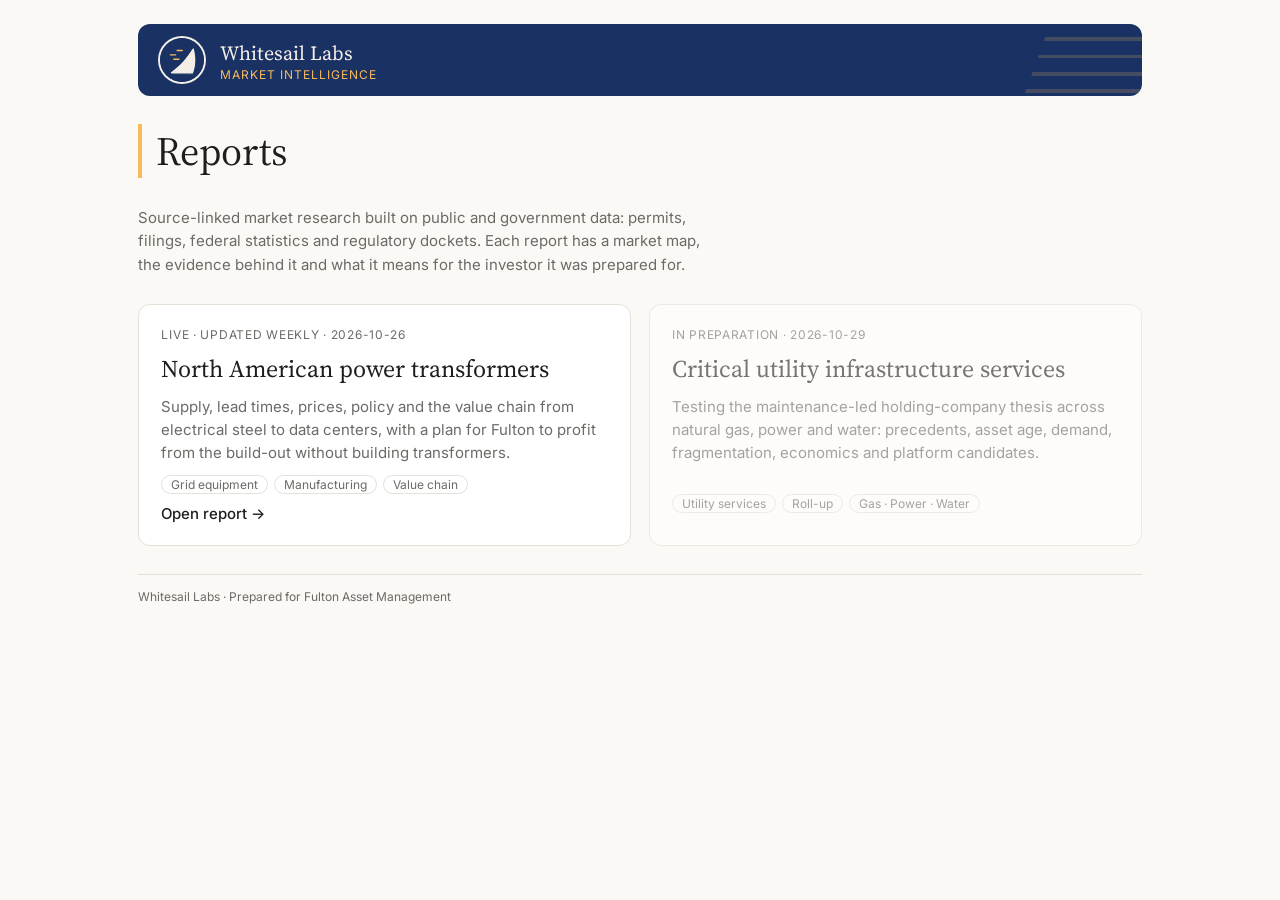
==== site/index.html @ 2ba4c696 "Restructure public site into a report catalog - site/ is now the deployable root: catalog home page " ====
<!doctype html>
<html lang="en">
<head>
<meta charset="utf-8">
<meta name="viewport" content="width=device-width, initial-scale=1">
<meta name="robots" content="noindex, nofollow">
<title>Reports · Whitesail Labs</title>
<link rel="icon" href="favicon.svg" type="image/svg+xml">
<link href="https://fonts.googleapis.com/css2?family=Inter:wght@400;500;600&family=Source+Serif+4:opsz,wght@8..60,400;8..60,500&display=swap" rel="stylesheet">
<style>
:root { --navy: #1A3263; --cream: #F3EEE8; --amber: #FAB95B; --bg: #faf9f5; --panel: #fff; --fg: #1f1e1d; --muted: #6b6a66; --line: #e4e1d8; }
@media (prefers-color-scheme: dark) { :root { --bg: #1c1b19; --panel: #262522; --fg: #ecebe6; --muted: #a6a39b; --line: #3a3833; } }
* { box-sizing: border-box; }
html, body { margin: 0; background: var(--bg); color: var(--fg); font-family: Inter, system-ui, sans-serif; font-size: 15px; }
main { max-width: 72rem; margin: 0 auto; padding: 24px clamp(16px, 3vw, 40px) 56px; display: flex; flex-direction: column; gap: 28px; }
.band { display: flex; flex-wrap: wrap; align-items: center; gap: 12px 16px; background: var(--navy); color: var(--cream); border-radius: 12px; padding: 14px 22px; position: relative; overflow: hidden; }
.band::after { content: ""; position: absolute; right: -2rem; top: 0; bottom: 0; width: 9rem; background: repeating-linear-gradient(180deg, transparent 0 .9rem, rgba(250,185,91,.55) .9rem 1.15rem); opacity: .35; transform: skewX(-20deg); }
.band svg { width: 44px; height: 44px; border-radius: 50%; box-shadow: 0 0 0 2px var(--cream); }
.name { font-family: "Source Serif 4", Georgia, serif; font-size: 20px; }
.tag { font-size: 12px; letter-spacing: .08em; text-transform: uppercase; color: var(--amber); }
h1 { font-family: "Source Serif 4", Georgia, serif; font-weight: 400; font-size: clamp(28px, 4vw, 40px); margin: 0; padding-left: 14px; border-left: 4px solid var(--amber); }
.lede { color: var(--muted); max-width: 64ch; line-height: 1.55; margin: 0; }
.grid { display: grid; grid-template-columns: repeat(auto-fit, minmax(min(100%, 22rem), 1fr)); gap: 18px; }
a.card { display: flex; flex-direction: column; gap: 10px; background: var(--panel); border: 1px solid var(--line); border-radius: 12px; padding: 22px; color: inherit; text-decoration: none; transition: border-color .15s, transform .15s; }
a.card:hover { border-color: var(--amber); transform: translateY(-2px); }
a.card.off { pointer-events: none; opacity: .6; }
.status { font-size: 12px; text-transform: uppercase; letter-spacing: .06em; color: var(--muted); }
.card h2 { font-family: "Source Serif 4", Georgia, serif; font-weight: 400; font-size: 24px; margin: 0; }
.card p { margin: 0; line-height: 1.55; color: var(--muted); }
.chips { display: flex; flex-wrap: wrap; gap: 6px; margin-top: auto; }
.chips span { font-size: 12px; border: 1px solid var(--line); border-radius: 999px; padding: 1px 9px; color: var(--muted); }
.open { color: var(--fg); font-weight: 500; }
footer { color: var(--muted); font-size: 12px; border-top: 1px solid var(--line); padding-top: 14px; }
</style>
</head>
<body>
<main>
  <div class="band"><svg width="600" height="600" viewBox="0 0 600 600" fill="none" xmlns="http://www.w3.org/2000/svg">
<path d="M600 300C600 465.685 465.685 600 300 600C134.315 600 0 465.685 0 300C0 134.315 134.315 0 300 0C465.685 0 600 134.315 600 300Z" fill="#1A3263"/>
<path d="M457.192 481.78C500.075 352.231 497.886 271.239 468.271 145.981C465.039 132.31 446.892 129.636 439.289 141.567C352.657 277.505 282.146 357.897 146.558 462.131C134.311 471.546 140.577 491.299 155.948 491.374L441.868 492.778C448.786 492.812 455.012 488.367 457.192 481.78Z" fill="#F3EEE8"/>
<path d="M468.271 145.981L475.572 144.185L468.271 145.981ZM457.192 481.78L464.311 484.07V484.07L457.192 481.78ZM146.558 462.131L151.091 468.059V468.059L146.558 462.131ZM439.289 141.567L445.603 145.55L445.603 145.55L439.289 141.567ZM468.271 145.981L475.572 144.185C490.447 207.104 498.548 259.358 497.417 312.354C496.286 365.392 485.92 418.788 464.311 484.07L457.192 481.78L450.074 479.49C471.347 415.222 481.328 363.348 482.419 312.188C483.511 260.987 475.709 210.116 460.971 147.777L468.271 145.981ZM441.868 492.778L441.754 500.277L155.834 498.874L155.948 491.374L156.062 483.875L441.982 485.279L441.868 492.778ZM146.558 462.131L142.024 456.204C276.868 352.542 346.789 272.823 432.975 137.583L439.289 141.567L445.603 145.55C358.525 282.188 287.425 363.252 151.091 468.059L146.558 462.131ZM155.948 491.374L155.834 498.874C133.069 498.762 124.309 469.822 142.024 456.204L146.558 462.131L151.091 468.059C144.313 473.27 148.085 483.836 156.062 483.875L155.948 491.374ZM457.192 481.78L464.311 484.07C461.089 493.802 451.915 500.327 441.754 500.277L441.868 492.778L441.982 485.279C445.657 485.297 448.934 482.931 450.074 479.49L457.192 481.78ZM468.271 145.981L460.971 147.777C459.317 140.783 449.769 139.013 445.603 145.55L439.289 141.567L432.975 137.583C444.015 120.26 470.761 123.837 475.572 144.185L468.271 145.981Z" fill="#1A3263"/>
<path d="M257.334 291H188.109" stroke-width="20" stroke-linecap="round" stroke="#FAB95B"/>
<path d="M211.717 230H142.491" stroke-width="20" stroke-linecap="round" stroke="#FAB95B"/>
<path d="M302.952 169H233.726" stroke-width="20" stroke-linecap="round" stroke="#FAB95B"/>
</svg>
<div><div class="name">Whitesail Labs</div><div class="tag">Market intelligence</div></div></div>
  <h1>Reports</h1>
  <p class="lede">Source-linked market research built on public and government data: permits, filings, federal statistics and regulatory dockets. Each report has a market map, the evidence behind it and what it means for the investor it was prepared for.</p>
  <div class="grid">
    <a class="card" href="transformers/">
      <div class="status">Live · updated weekly · 2026-10-26</div>
      <h2>North American power transformers</h2>
      <p>Supply, lead times, prices, policy and the value chain from electrical steel to data centers, with a plan for Fulton to profit from the build-out without building transformers.</p>
      <div class="chips"><span>Grid equipment</span><span>Manufacturing</span><span>Value chain</span></div>
      <div class="open">Open report &rarr;</div>
    </a>
    <a class="card off" href="infra-services/">
      <div class="status">In preparation · 2026-10-29</div>
      <h2>Critical utility infrastructure services</h2>
      <p>Testing the maintenance-led holding-company thesis across natural gas, power and water: precedents, asset age, demand, fragmentation, economics and platform candidates.</p>
      <div class="chips"><span>Utility services</span><span>Roll-up</span><span>Gas · Power · Water</span></div>
      <div class="open"></div>
    </a>
  </div>
  <footer>Whitesail Labs · Prepared for Fulton Asset Management</footer>
</main>
</body>
</html>
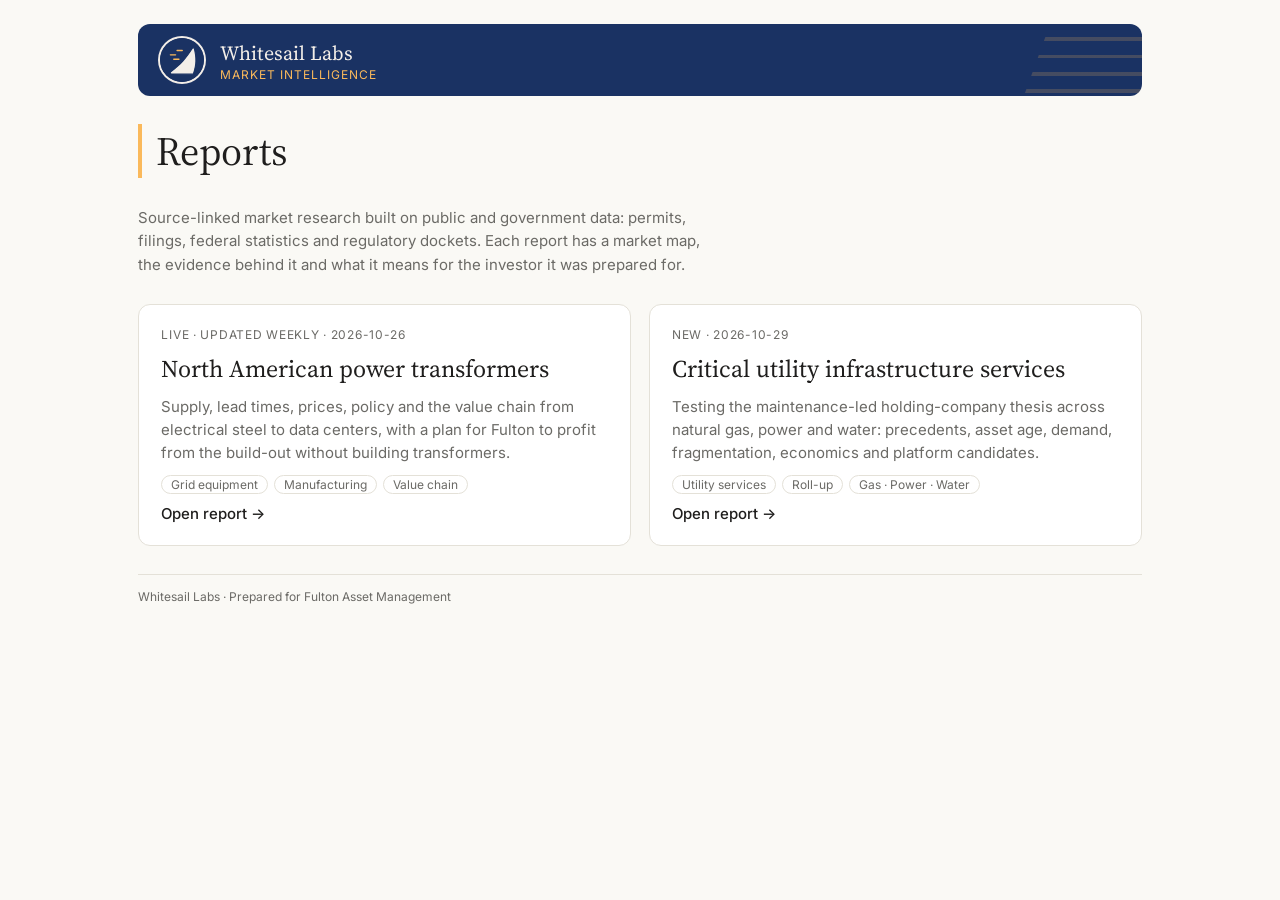
==== commit 50852498: "Add utility infrastructure services report and catalog entry New report testing the infrastructure-m" ====
--- a/site/index.html
+++ b/site/index.html
@@ -54,12 +54,12 @@
       <div class="chips"><span>Grid equipment</span><span>Manufacturing</span><span>Value chain</span></div>
       <div class="open">Open report &rarr;</div>
     </a>
-    <a class="card off" href="infra-services/">
-      <div class="status">In preparation · 2026-10-29</div>
+    <a class="card" href="infra-services/">
+      <div class="status">New · 2026-10-29</div>
       <h2>Critical utility infrastructure services</h2>
       <p>Testing the maintenance-led holding-company thesis across natural gas, power and water: precedents, asset age, demand, fragmentation, economics and platform candidates.</p>
       <div class="chips"><span>Utility services</span><span>Roll-up</span><span>Gas · Power · Water</span></div>
-      <div class="open"></div>
+      <div class="open">Open report &rarr;</div>
     </a>
   </div>
   <footer>Whitesail Labs · Prepared for Fulton Asset Management</footer>
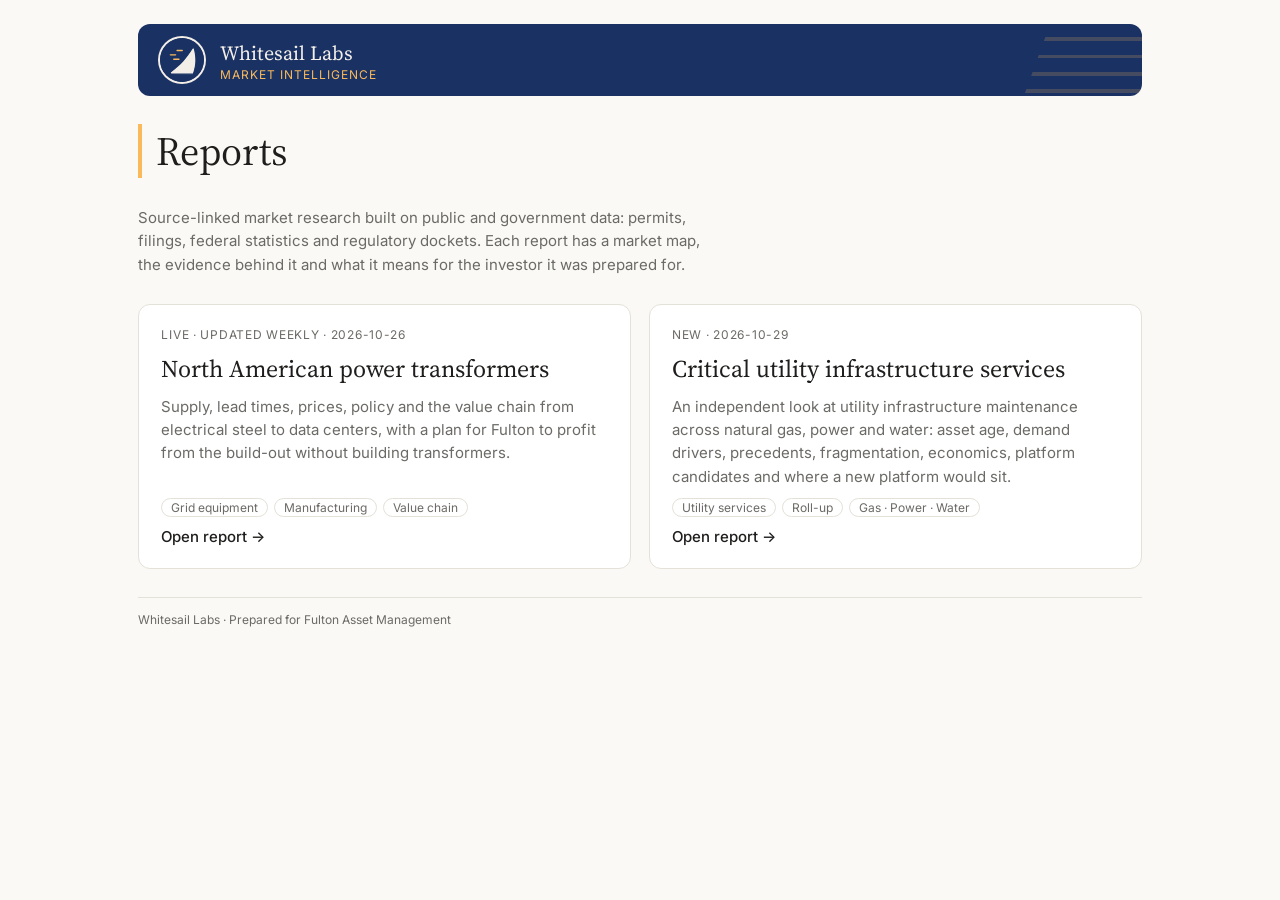
==== commit 73a801cb: "Reframe the infra report as an independent industry reference - Key findings by topic replace the qu" ====
--- a/site/index.html
+++ b/site/index.html
@@ -57,7 +57,7 @@
     <a class="card" href="infra-services/">
       <div class="status">New · 2026-10-29</div>
       <h2>Critical utility infrastructure services</h2>
-      <p>Testing the maintenance-led holding-company thesis across natural gas, power and water: precedents, asset age, demand, fragmentation, economics and platform candidates.</p>
+      <p>An independent look at utility infrastructure maintenance across natural gas, power and water: asset age, demand drivers, precedents, fragmentation, economics, platform candidates and where a new platform would sit.</p>
       <div class="chips"><span>Utility services</span><span>Roll-up</span><span>Gas · Power · Water</span></div>
       <div class="open">Open report &rarr;</div>
     </a>
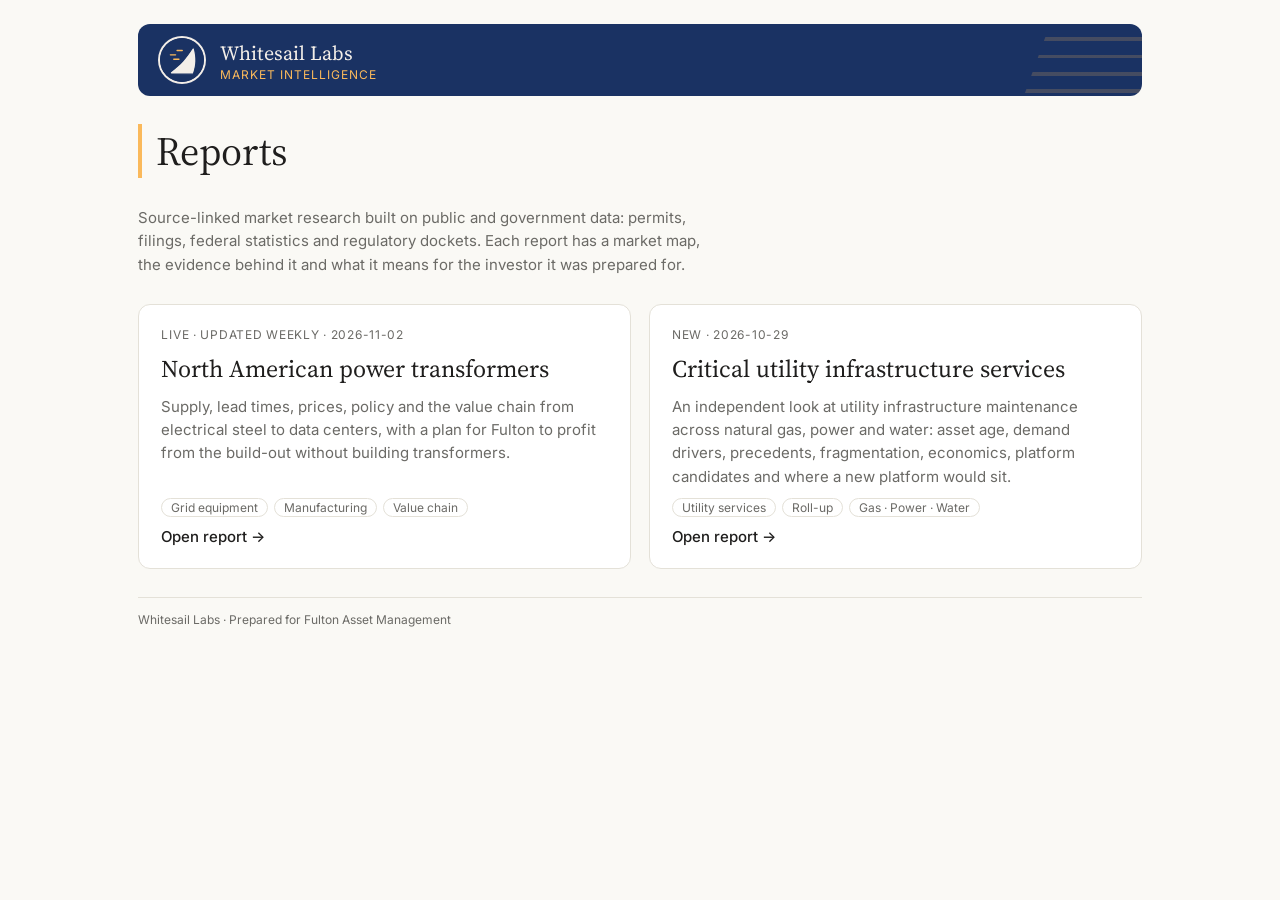
==== commit d9ebe2ac: "Catalog: transformer report updated 2026-11-02 Co-Authored-By: Claude Opus 5.5 <noreply@anthropic.co" ====
--- a/site/index.html
+++ b/site/index.html
@@ -48,7 +48,7 @@
   <p class="lede">Source-linked market research built on public and government data: permits, filings, federal statistics and regulatory dockets. Each report has a market map, the evidence behind it and what it means for the investor it was prepared for.</p>
   <div class="grid">
     <a class="card" href="transformers/">
-      <div class="status">Live · updated weekly · 2026-10-26</div>
+      <div class="status">Live · updated weekly · 2026-11-02</div>
       <h2>North American power transformers</h2>
       <p>Supply, lead times, prices, policy and the value chain from electrical steel to data centers, with a plan for Fulton to profit from the build-out without building transformers.</p>
       <div class="chips"><span>Grid equipment</span><span>Manufacturing</span><span>Value chain</span></div>
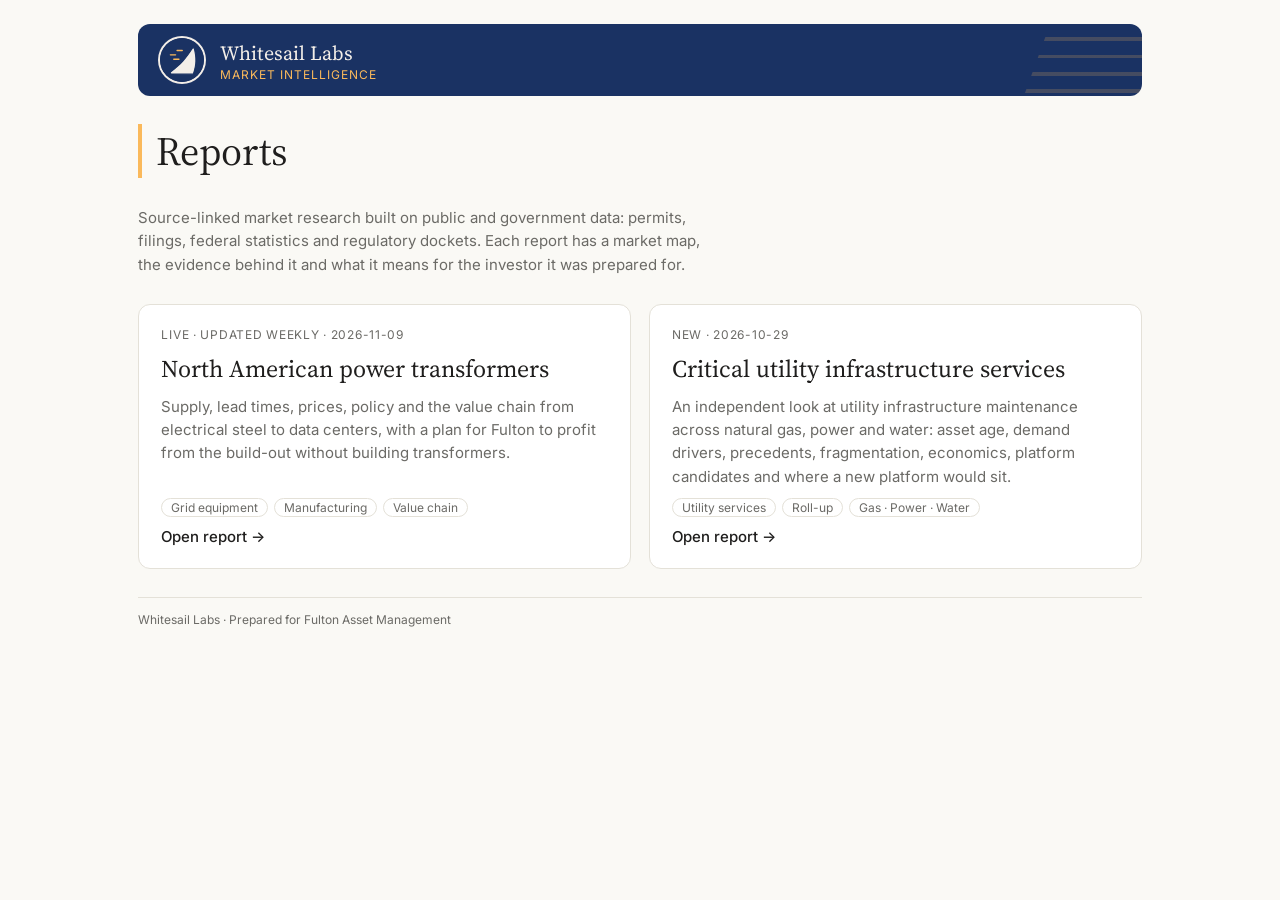
==== commit a5e74726: "weekly: transformer market update 2026-11-09 Co-Authored-By: Claude Opus 5.5 <noreply@anthropic.com>" ====
--- a/site/index.html
+++ b/site/index.html
@@ -48,7 +48,7 @@
   <p class="lede">Source-linked market research built on public and government data: permits, filings, federal statistics and regulatory dockets. Each report has a market map, the evidence behind it and what it means for the investor it was prepared for.</p>
   <div class="grid">
     <a class="card" href="transformers/">
-      <div class="status">Live · updated weekly · 2026-11-02</div>
+      <div class="status">Live · updated weekly · 2026-11-09</div>
       <h2>North American power transformers</h2>
       <p>Supply, lead times, prices, policy and the value chain from electrical steel to data centers, with a plan for Fulton to profit from the build-out without building transformers.</p>
       <div class="chips"><span>Grid equipment</span><span>Manufacturing</span><span>Value chain</span></div>
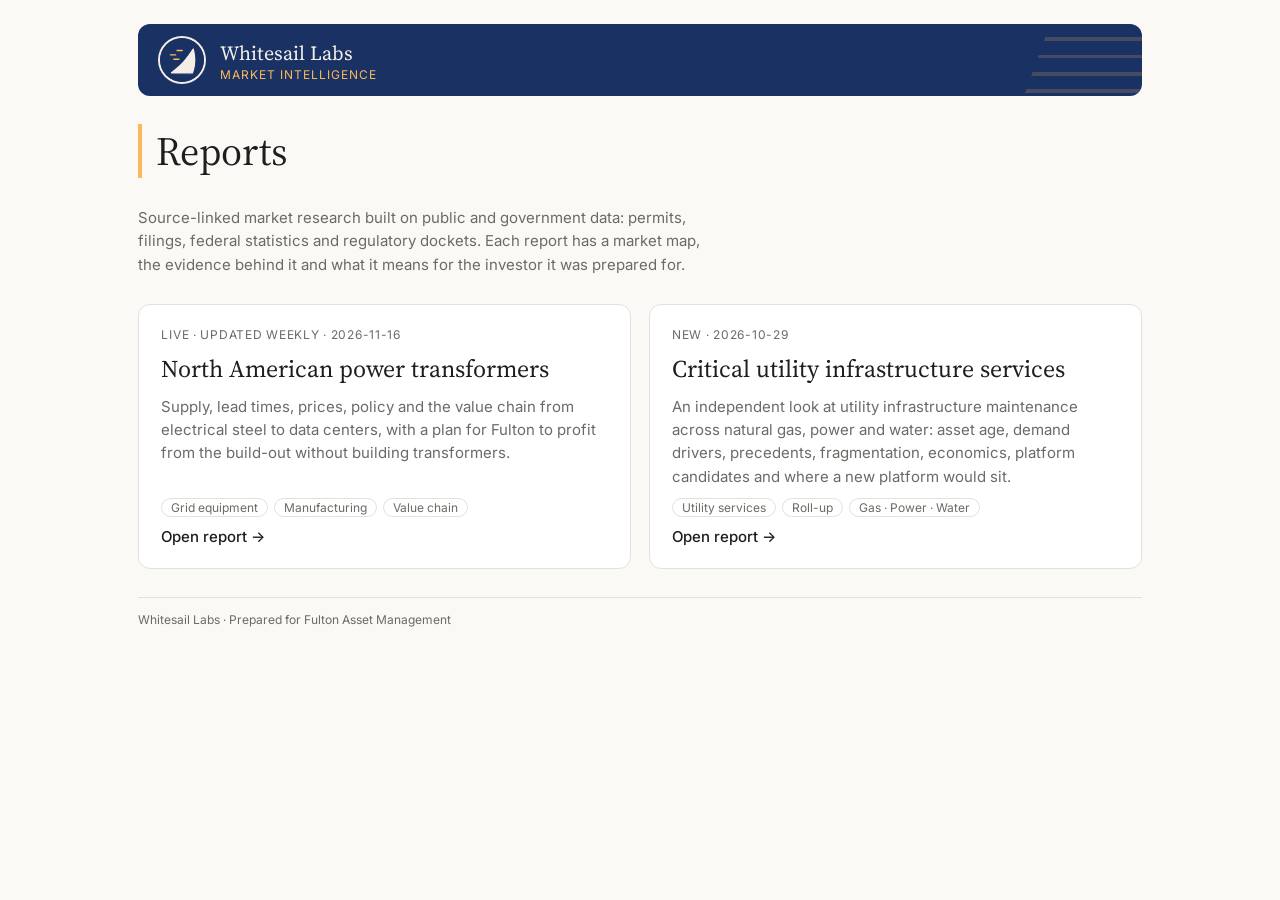
==== commit 711e37cc: "weekly: transformer market update 2026-11-16 Co-Authored-By: Claude Opus 5.5 <noreply@anthropic.com>" ====
--- a/site/index.html
+++ b/site/index.html
@@ -48,7 +48,7 @@
   <p class="lede">Source-linked market research built on public and government data: permits, filings, federal statistics and regulatory dockets. Each report has a market map, the evidence behind it and what it means for the investor it was prepared for.</p>
   <div class="grid">
     <a class="card" href="transformers/">
-      <div class="status">Live · updated weekly · 2026-11-09</div>
+      <div class="status">Live · updated weekly · 2026-11-16</div>
       <h2>North American power transformers</h2>
       <p>Supply, lead times, prices, policy and the value chain from electrical steel to data centers, with a plan for Fulton to profit from the build-out without building transformers.</p>
       <div class="chips"><span>Grid equipment</span><span>Manufacturing</span><span>Value chain</span></div>
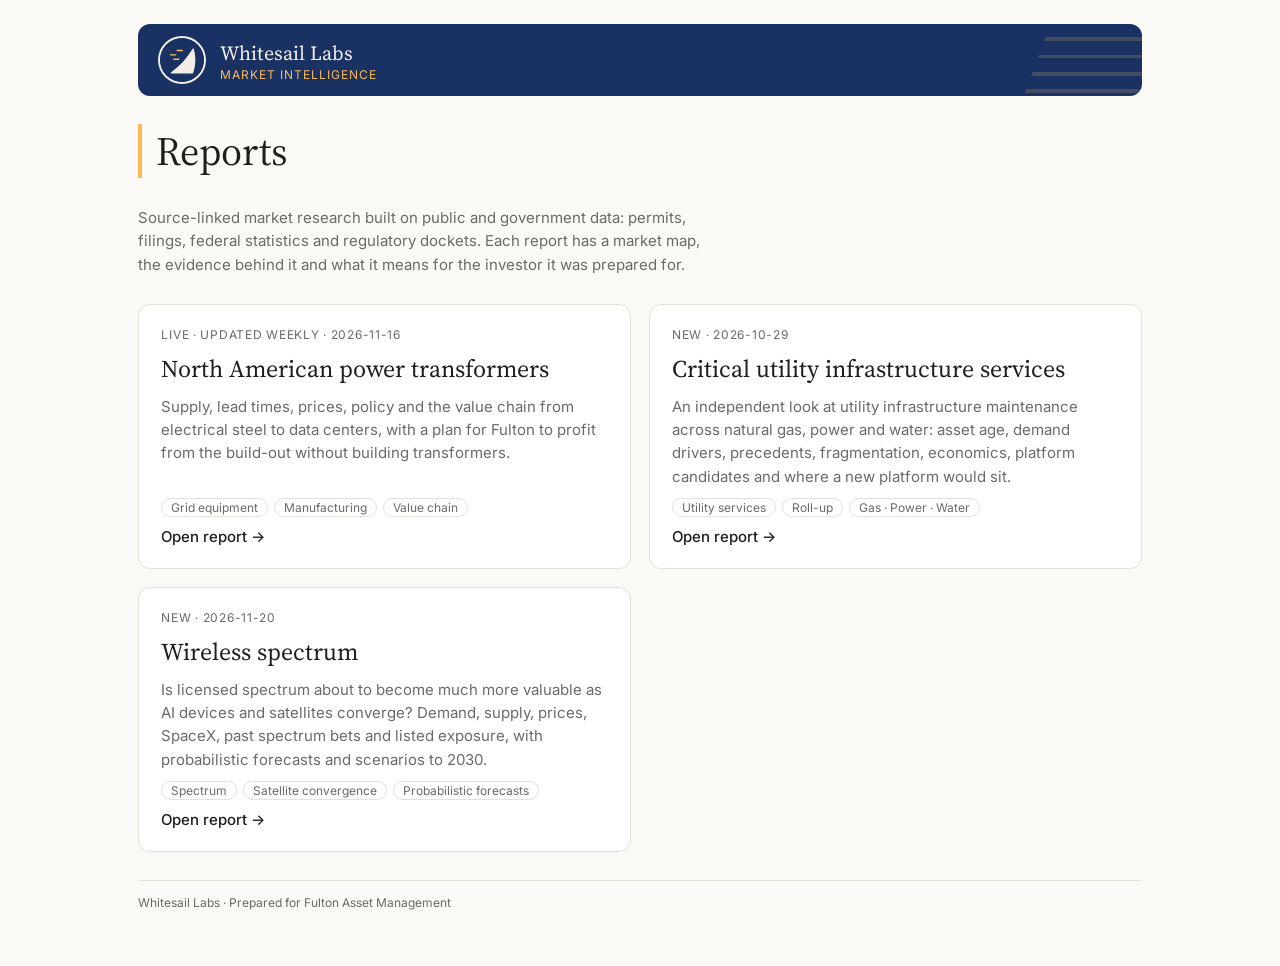
==== commit 38692c81: "Add the wireless spectrum report to the catalog and public site build Co-Authored-By: Claude Opus 5." ====
--- a/site/index.html
+++ b/site/index.html
@@ -61,6 +61,13 @@
       <div class="chips"><span>Utility services</span><span>Roll-up</span><span>Gas · Power · Water</span></div>
       <div class="open">Open report &rarr;</div>
     </a>
+    <a class="card" href="spectrum/">
+      <div class="status">New · 2026-11-20</div>
+      <h2>Wireless spectrum</h2>
+      <p>Is licensed spectrum about to become much more valuable as AI devices and satellites converge? Demand, supply, prices, SpaceX, past spectrum bets and listed exposure, with probabilistic forecasts and scenarios to 2030.</p>
+      <div class="chips"><span>Spectrum</span><span>Satellite convergence</span><span>Probabilistic forecasts</span></div>
+      <div class="open">Open report &rarr;</div>
+    </a>
   </div>
   <footer>Whitesail Labs · Prepared for Fulton Asset Management</footer>
 </main>
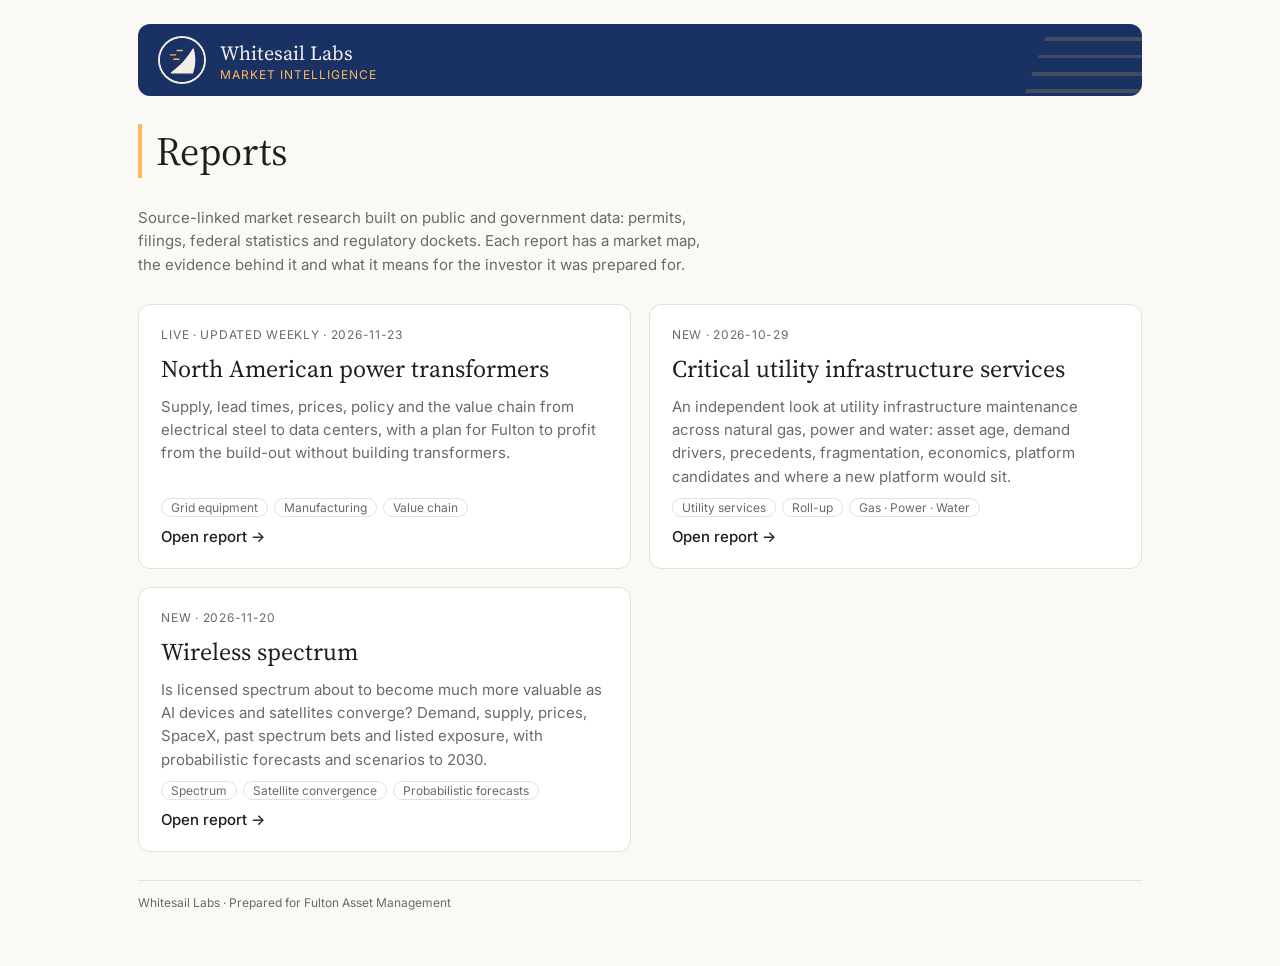
==== commit 82cdf92d: "weekly: transformer market update 2026-11-23 Co-Authored-By: Claude Opus 5.5 <noreply@anthropic.com>" ====
--- a/site/index.html
+++ b/site/index.html
@@ -48,7 +48,7 @@
   <p class="lede">Source-linked market research built on public and government data: permits, filings, federal statistics and regulatory dockets. Each report has a market map, the evidence behind it and what it means for the investor it was prepared for.</p>
   <div class="grid">
     <a class="card" href="transformers/">
-      <div class="status">Live · updated weekly · 2026-11-16</div>
+      <div class="status">Live · updated weekly · 2026-11-23</div>
       <h2>North American power transformers</h2>
       <p>Supply, lead times, prices, policy and the value chain from electrical steel to data centers, with a plan for Fulton to profit from the build-out without building transformers.</p>
       <div class="chips"><span>Grid equipment</span><span>Manufacturing</span><span>Value chain</span></div>
